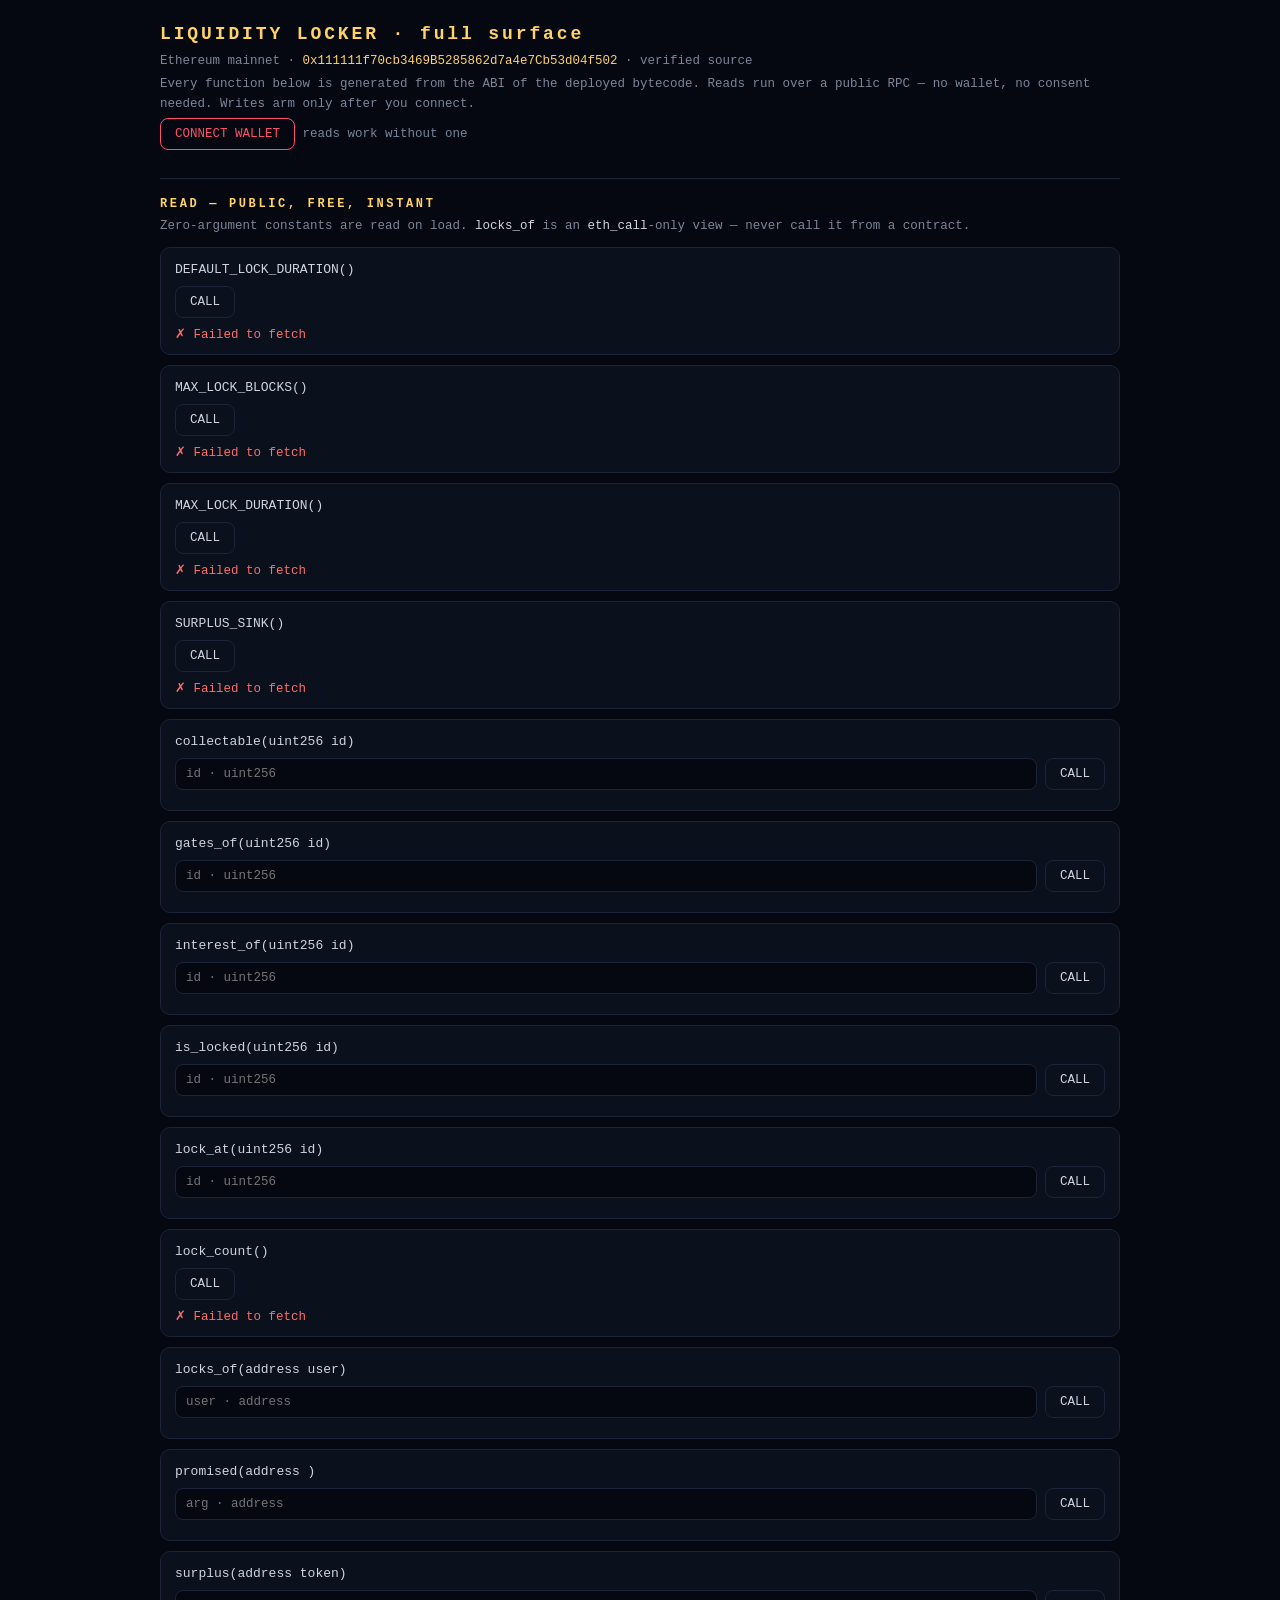
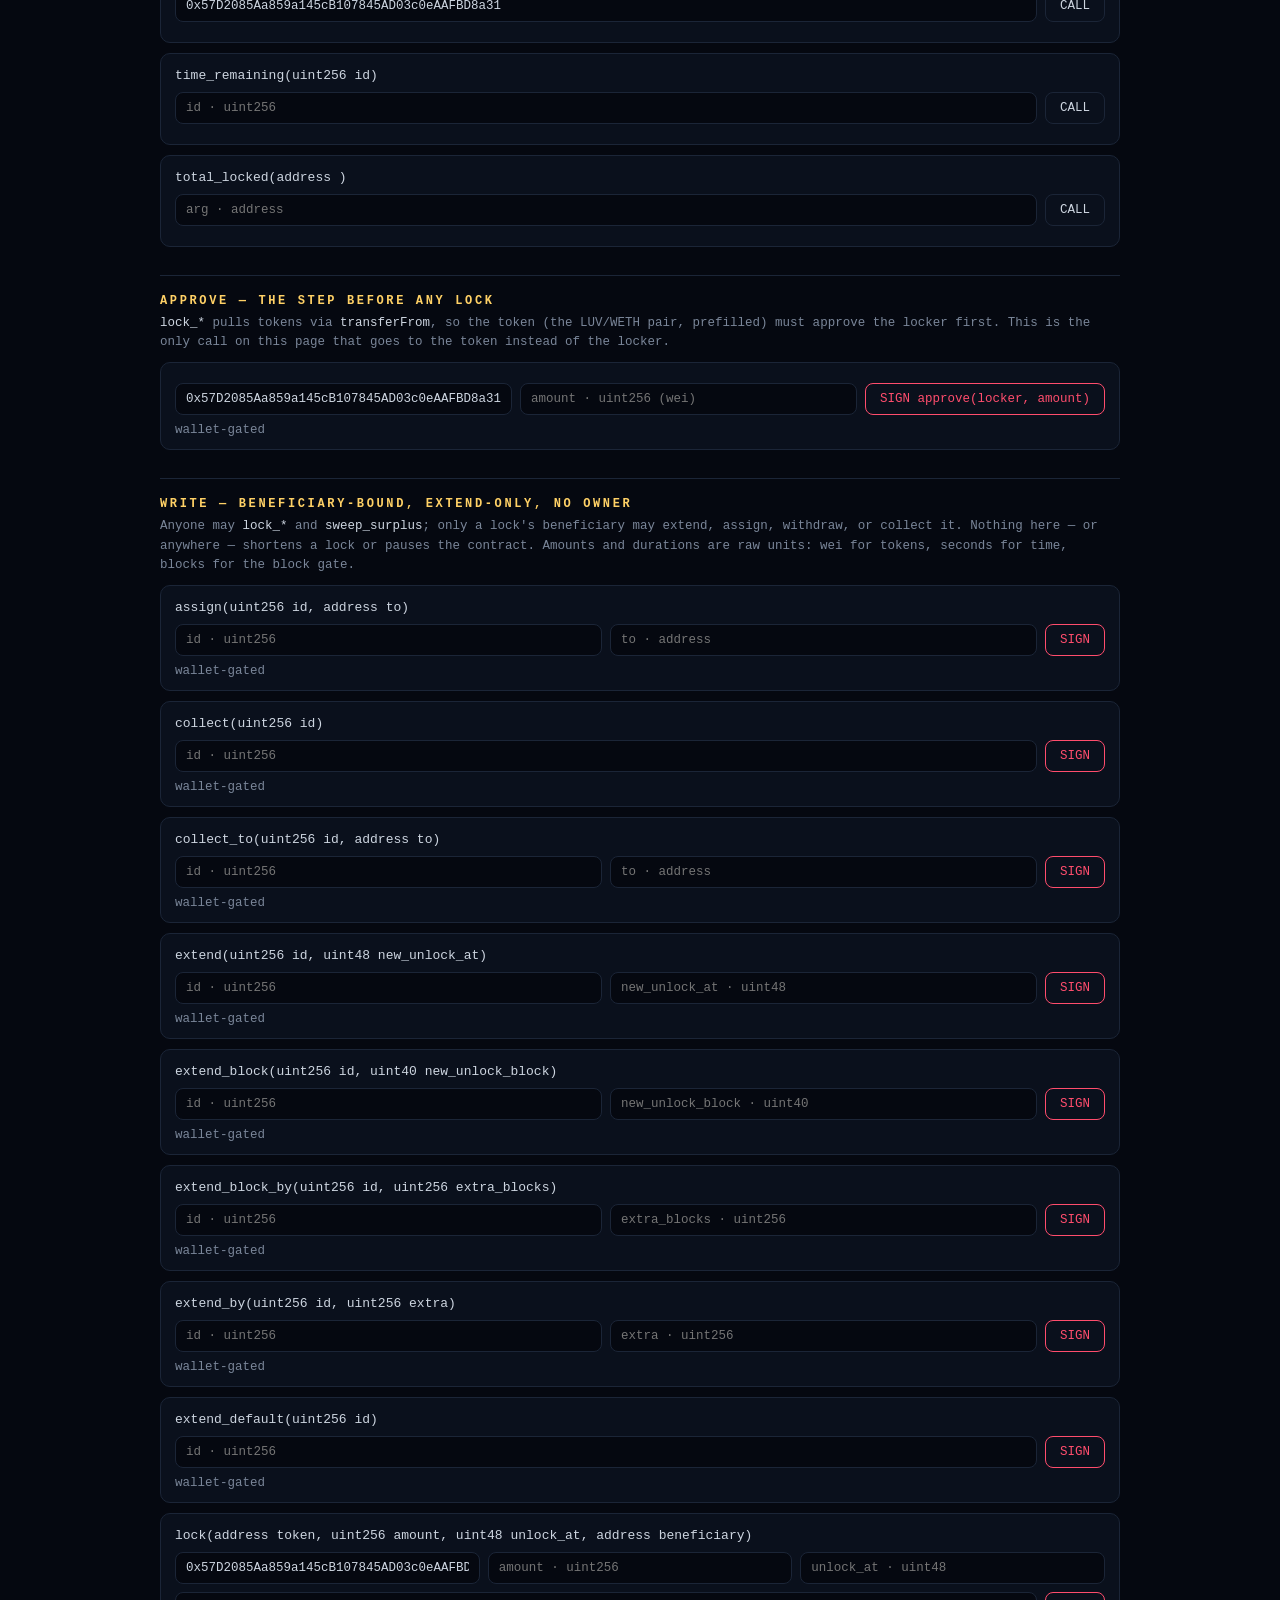
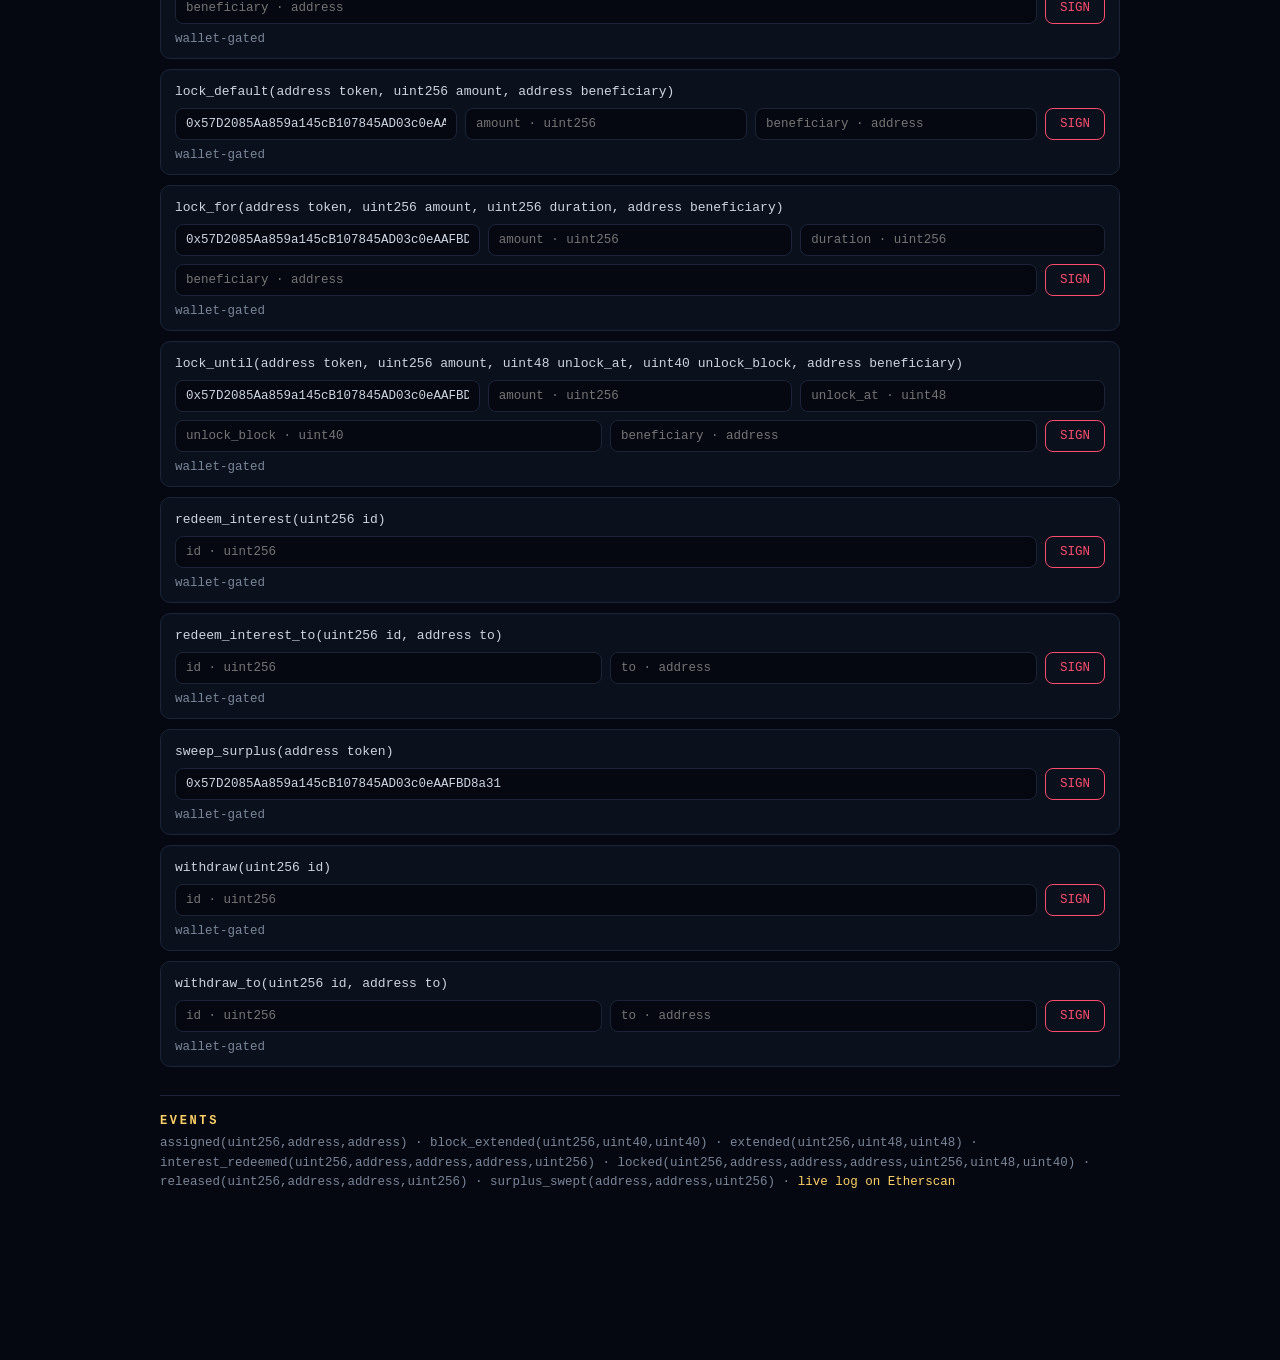
==== dapp/interact.html @ 37f8ad71 "dapp/interact: the whole surface, generated from the ABI Every function of the deployed contract on " ====
<!doctype html>
<meta charset="utf-8" />
<meta name="viewport" content="width=device-width, initial-scale=1" />
<title>liq-locker · interact</title>
<!-- Same rules as the panel: no CDN, no analytics, CSP-strict, bootstrap in a file. -->
<meta http-equiv="Content-Security-Policy"
      content="default-src 'self'; connect-src 'self' https://ethereum-rpc.publicnode.com; img-src 'self' data:; style-src 'self'" />
<link rel="stylesheet" href="./styled.css" />
<link rel="stylesheet" href="./interact.css" />
<body>
  <main class="iwrap">
    <header class="ihead">
      <h1>LIQUIDITY LOCKER · full surface</h1>
      <p class="imeta">Ethereum mainnet ·
        <a id="addr" class="lk-link" target="_blank" rel="noopener"></a> · verified source</p>
      <p class="imeta">Every function below is generated from the ABI of the deployed bytecode.
        Reads run over a public RPC — no wallet, no consent needed. Writes arm only after you connect.</p>
      <p class="imeta"><button id="connect" class="ibtn write">CONNECT WALLET</button>
        <span id="who" class="iv muted">reads work without one</span></p>
    </header>

    <section>
      <h2>read — public, free, instant</h2>
      <p class="imeta">Zero-argument constants are read on load. <code>locks_of</code> is an
        <code>eth_call</code>-only view — never call it from a contract.</p>
      <div id="reads"></div>
    </section>

    <section>
      <h2>approve — the step before any lock</h2>
      <p class="imeta"><code>lock_*</code> pulls tokens via <code>transferFrom</code>, so the token
        (the LUV/WETH pair, prefilled) must approve the locker first. This is the only call on this
        page that goes to the token instead of the locker.</p>
      <div class="irow">
        <div class="ictrl">
          <input id="apToken" class="iarg" placeholder="token · address" />
          <input id="apAmount" class="iarg" placeholder="amount · uint256 (wei)" />
          <button id="apGo" class="ibtn write">SIGN approve(locker, amount)</button>
        </div>
        <div id="apResult" class="iv muted">wallet-gated</div>
      </div>
    </section>

    <section>
      <h2>write — beneficiary-bound, extend-only, no owner</h2>
      <p class="imeta">Anyone may <code>lock_*</code> and <code>sweep_surplus</code>; only a lock's
        beneficiary may extend, assign, withdraw, or collect it. Nothing here — or anywhere —
        shortens a lock or pauses the contract. Amounts and durations are raw units:
        wei for tokens, seconds for time, blocks for the block gate.</p>
      <div id="writes"></div>
    </section>

    <section>
      <h2>events</h2>
      <p class="imeta"><span id="evlist"></span> · <a id="evlink" class="lk-link" target="_blank"
        rel="noopener">live log on Etherscan</a></p>
    </section>
  </main>
  <script type="module" src="./interact.js"></script>
</body>
---- dapp/styled.css ----
/* SPDX-License-Identifier: Apache-2.0
 * styled.css — violet/gold glass, the DeltaVerse `instrument` idiom.
 *
 * One stylesheet, no framework, no build. It ships inside a Tauri bundle where every
 * byte is part of the security boundary, so a megabyte of unused utility classes is not
 * a convenience — it is surface area.
 *
 * Colour carries meaning, not decoration: gold is the frame, LUV-pink is anything the
 * user can act on, green means a value is live and non-zero, and disabled state is
 * always accompanied by a written reason. */

:root {
  --lk-ink: #f4f0f8;
  --lk-muted: rgba(244, 240, 248, 0.55);
  --lk-gold: #d4af37;
  --lk-pink: #ff2d78;
  --lk-violet: #7c3aed;
  --lk-green: #0ecb81;
  --lk-glass: linear-gradient(150deg, rgba(124, 58, 237, 0.16), rgba(255, 45, 120, 0.10) 55%, rgba(10, 6, 16, 0.88));
  --lk-mono: ui-monospace, Menlo, Consolas, monospace;
}

.lk-card {
  max-width: 560px; margin: 2rem auto; padding: 22px 24px; border-radius: 20px;
  background: var(--lk-glass); border: 1px solid rgba(212, 175, 55, 0.35);
  box-shadow: 0 18px 50px rgba(124, 58, 237, 0.28), inset 0 1px 0 rgba(255, 255, 255, 0.08);
  backdrop-filter: blur(14px); -webkit-backdrop-filter: blur(14px);
  color: var(--lk-ink); font: 15px/1.55 system-ui, -apple-system, sans-serif;
}

.lk-head { display: flex; align-items: center; gap: 0.55em; margin-bottom: 1em; }
.lk-dot { width: 9px; height: 9px; border-radius: 50%; background: var(--lk-green); box-shadow: 0 0 10px var(--lk-green); }
.lk-title { font-family: var(--lk-mono); font-size: 0.72rem; letter-spacing: 0.2em; color: var(--lk-gold); font-weight: 700; }
.lk-net { margin-left: auto; font-family: var(--lk-mono); font-size: 0.72rem; color: var(--lk-muted); }

.lk-grid { display: flex; flex-wrap: wrap; gap: 10px; margin-bottom: 1.1em; }
.lk-cell { flex: 1 1 150px; background: rgba(0, 0, 0, 0.3); border-radius: 12px; padding: 0.6em 0.85em; }
.lk-label { display: block; font-size: 0.66rem; letter-spacing: 0.16em; text-transform: uppercase; color: var(--lk-muted); }
.lk-value { font-family: var(--lk-mono); font-size: 1.02rem; word-break: break-all; }
.lk-accent { color: var(--lk-green); }

/* The collect button states its own precondition in the sub-line, always. */
.lk-collect {
  display: flex; flex-direction: column; align-items: center; gap: 2px; width: 100%;
  padding: 0.85em 1.2em; border: none; border-radius: 999px; cursor: pointer; color: #fff;
  background: linear-gradient(95deg, var(--lk-pink), #c026d3);
  box-shadow: 0 10px 28px rgba(255, 45, 120, 0.4); font: inherit;
}
.lk-collect:hover:not(:disabled) { filter: brightness(1.1); }
.lk-collect:disabled { background: rgba(255, 255, 255, 0.07); box-shadow: none; cursor: not-allowed; color: var(--lk-muted); }
.lk-collect-main { font-size: 1.08rem; font-weight: 800; letter-spacing: 0.01em; }
.lk-collect-sub { font-size: 0.74rem; font-weight: 600; opacity: 0.92; }

.lk-connect {
  width: 100%; margin-top: 0.7em; padding: 0.6em 1em; border-radius: 999px; cursor: pointer;
  background: transparent; color: var(--lk-gold); border: 1px solid rgba(212, 175, 55, 0.5); font: inherit;
}
.lk-connect:hover { background: rgba(212, 175, 55, 0.1); }

.lk-fine { margin: 0.6em 0 0; font-size: 0.8rem; color: var(--lk-muted); text-align: center; }
.lk-muted { color: var(--lk-muted); }
.lk-status { margin: 0.8em 0 0; font-size: 0.85rem; text-align: center; }
.lk-ok { color: var(--lk-green); } .lk-err { color: #ff6b6b; } .lk-busy { color: var(--lk-gold); }
.lk-link { color: var(--lk-pink); }

/* Module layer. Every module renders into the same frame, so a new one cannot
   invent its own visual language and fragment the panel. */
.lk-module { margin-top: 1.2em; padding-top: 0.9em; border-top: 1px solid rgba(212, 175, 55, 0.2); }
.lk-row { display: flex; align-items: baseline; gap: 0.7em; margin-top: 0.35em; }
.lk-row .lk-label { flex: 0 0 96px; }

@media (max-width: 480px) { .lk-card { margin: 1rem; padding: 18px; } .lk-cell { flex: 1 1 100%; } }
---- dapp/interact.css ----
/* SPDX-License-Identifier: Apache-2.0
   interact.css — the full-surface console. Dark, monospace, one column. */
.iwrap { max-width: 960px; margin: 0 auto; padding: 24px 16px 80px;
  font-family: ui-monospace, "SF Mono", Menlo, Consolas, monospace;
  color: #cdd5e0; background: transparent; }
body { background: #050810; margin: 0; }
.ihead h1 { font-size: 18px; letter-spacing: .16em; color: #ffd166; margin: 0 0 8px; }
.iwrap h2 { font-size: 12px; letter-spacing: .22em; text-transform: uppercase;
  color: #ffd166; border-top: 1px solid #1b2537; padding-top: 18px; margin: 28px 0 6px; }
.imeta { font-size: 12.5px; color: #7a8699; margin: 4px 0; line-height: 1.55; }
.imeta code { color: #cdd5e0; }
.irow { border: 1px solid #1b2537; border-radius: 10px; background: #0a101c;
  padding: 12px 14px; margin: 10px 0; }
.isig code { color: #cdd5e0; font-size: 13px; }
.ictrl { display: flex; flex-wrap: wrap; gap: 8px; margin-top: 8px; align-items: center; }
.iarg { font-family: inherit; background: #050810; border: 1px solid #1b2537; color: #cdd5e0;
  border-radius: 8px; padding: 8px 10px; font-size: 12.5px; min-width: 240px; flex: 1; }
.ibtn { font-family: inherit; cursor: pointer; background: none; border: 1px solid #1b2537;
  color: #cdd5e0; border-radius: 8px; padding: 8px 14px; font-size: 12.5px;
  transition: border-color .15s, color .15s; }
.ibtn:hover { border-color: #ffd166; color: #ffd166; }
.ibtn.write { border-color: #ff4d6d; color: #ff4d6d; }
.ibtn.write:hover { border-color: #ff8098; color: #ff8098; }
.iv { font-size: 12.5px; margin-top: 8px; word-break: break-all; }
.iv.ok { color: #7ee2a8; }
.iv.bad { color: #ff6b6b; }
.iv.muted { color: #7a8699; }
.lk-link { color: #ffd166; text-decoration: none; }
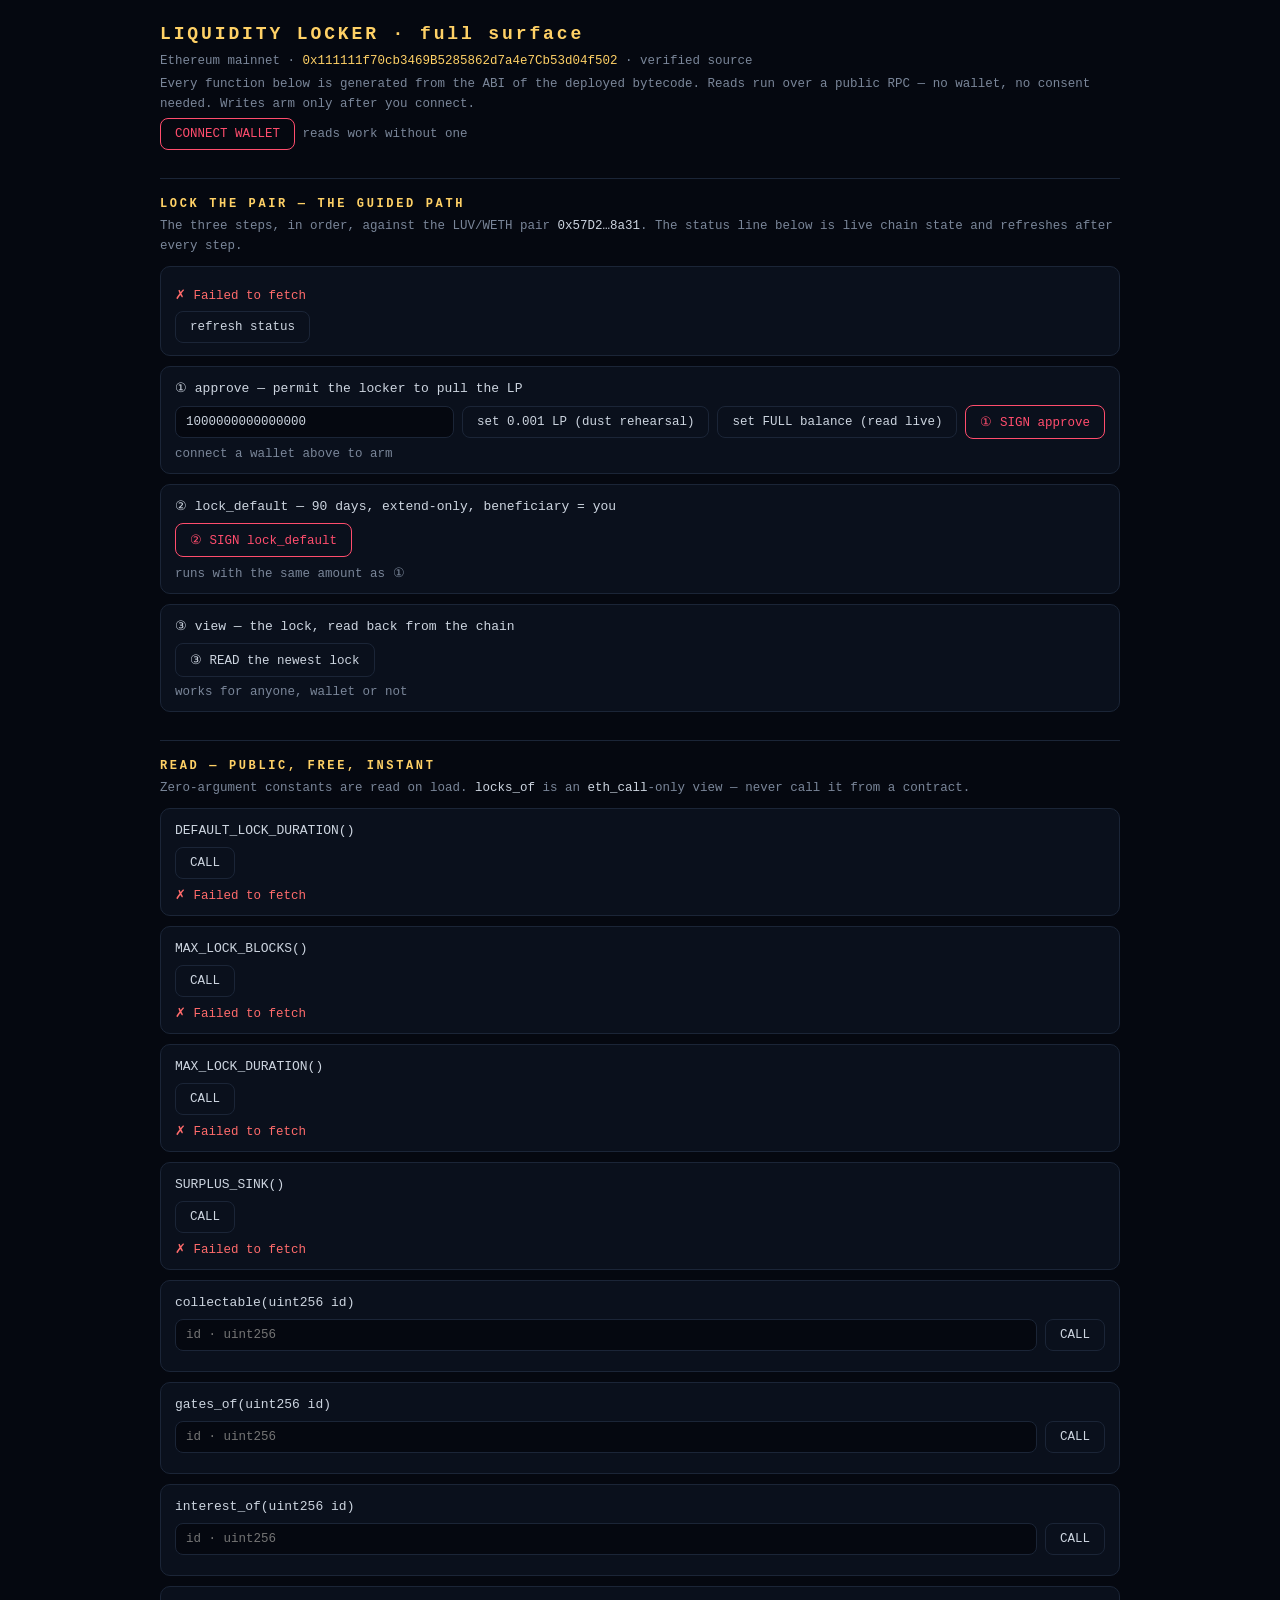
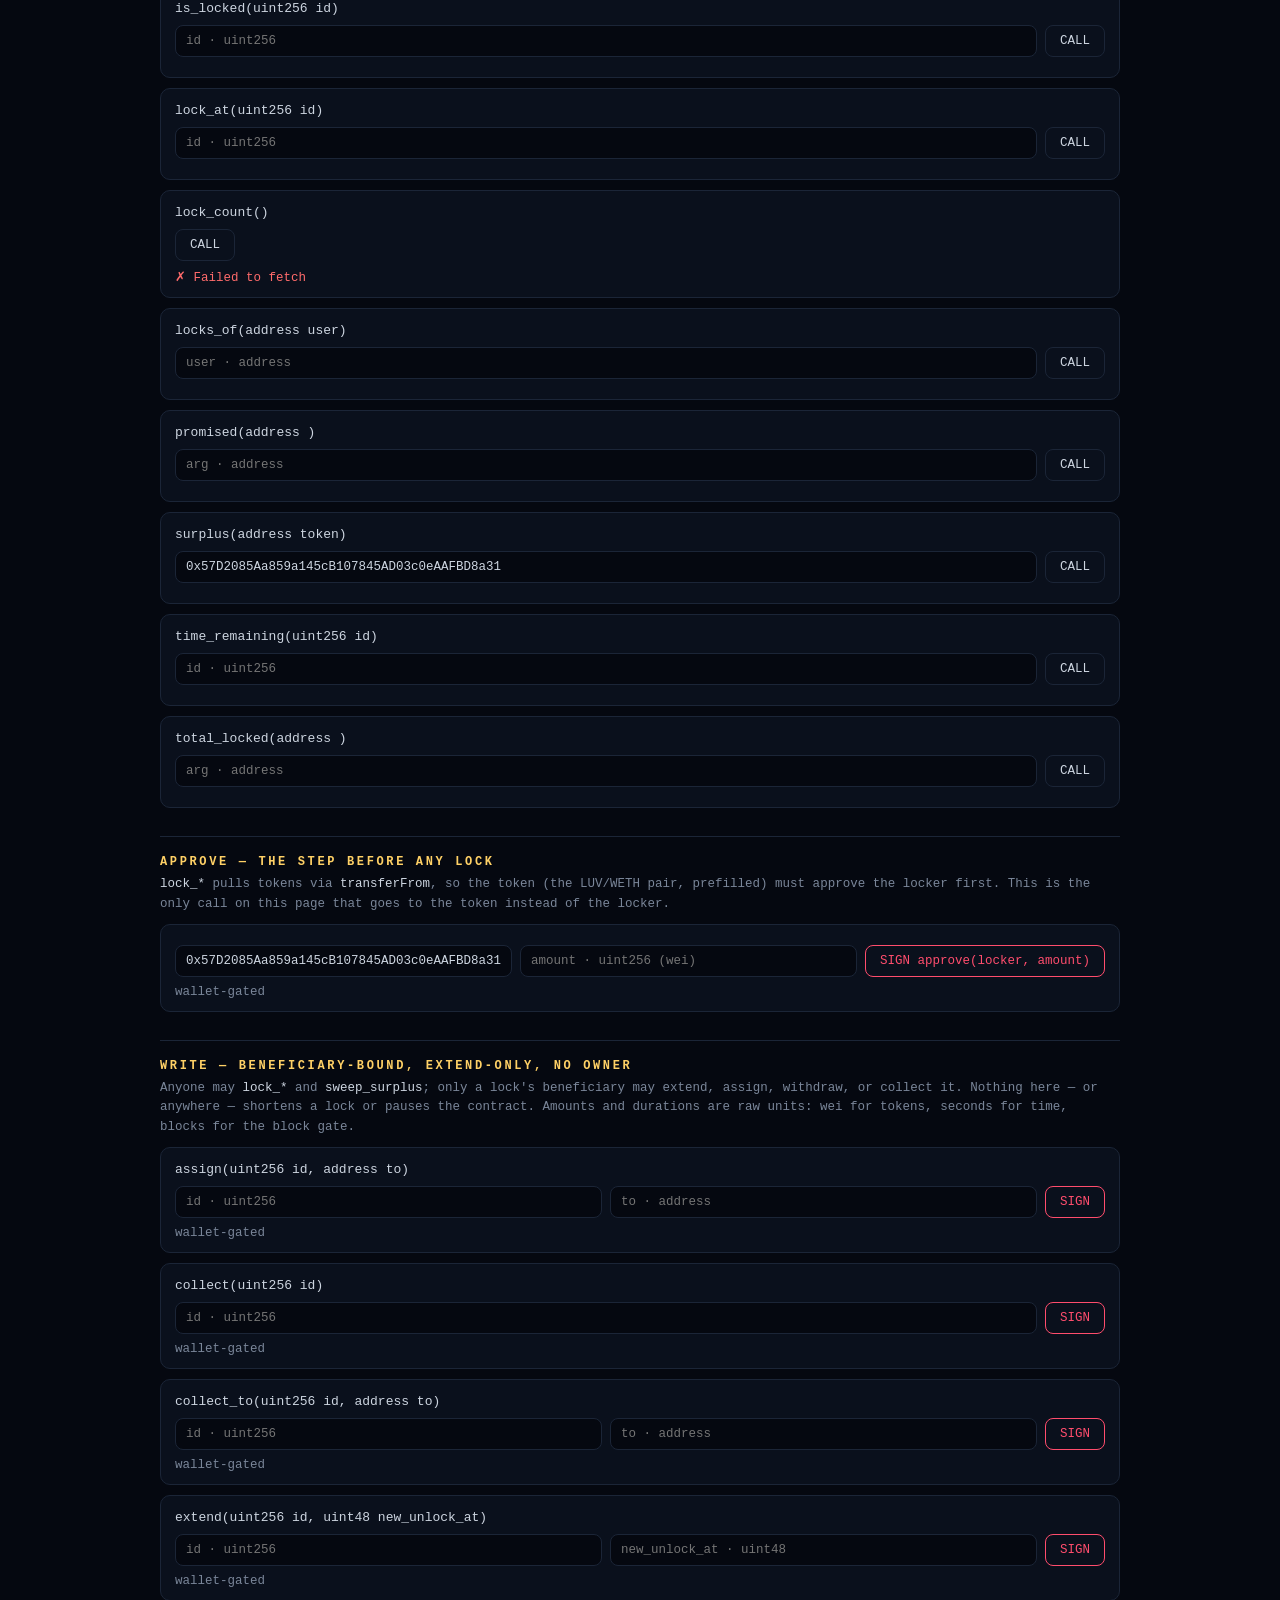
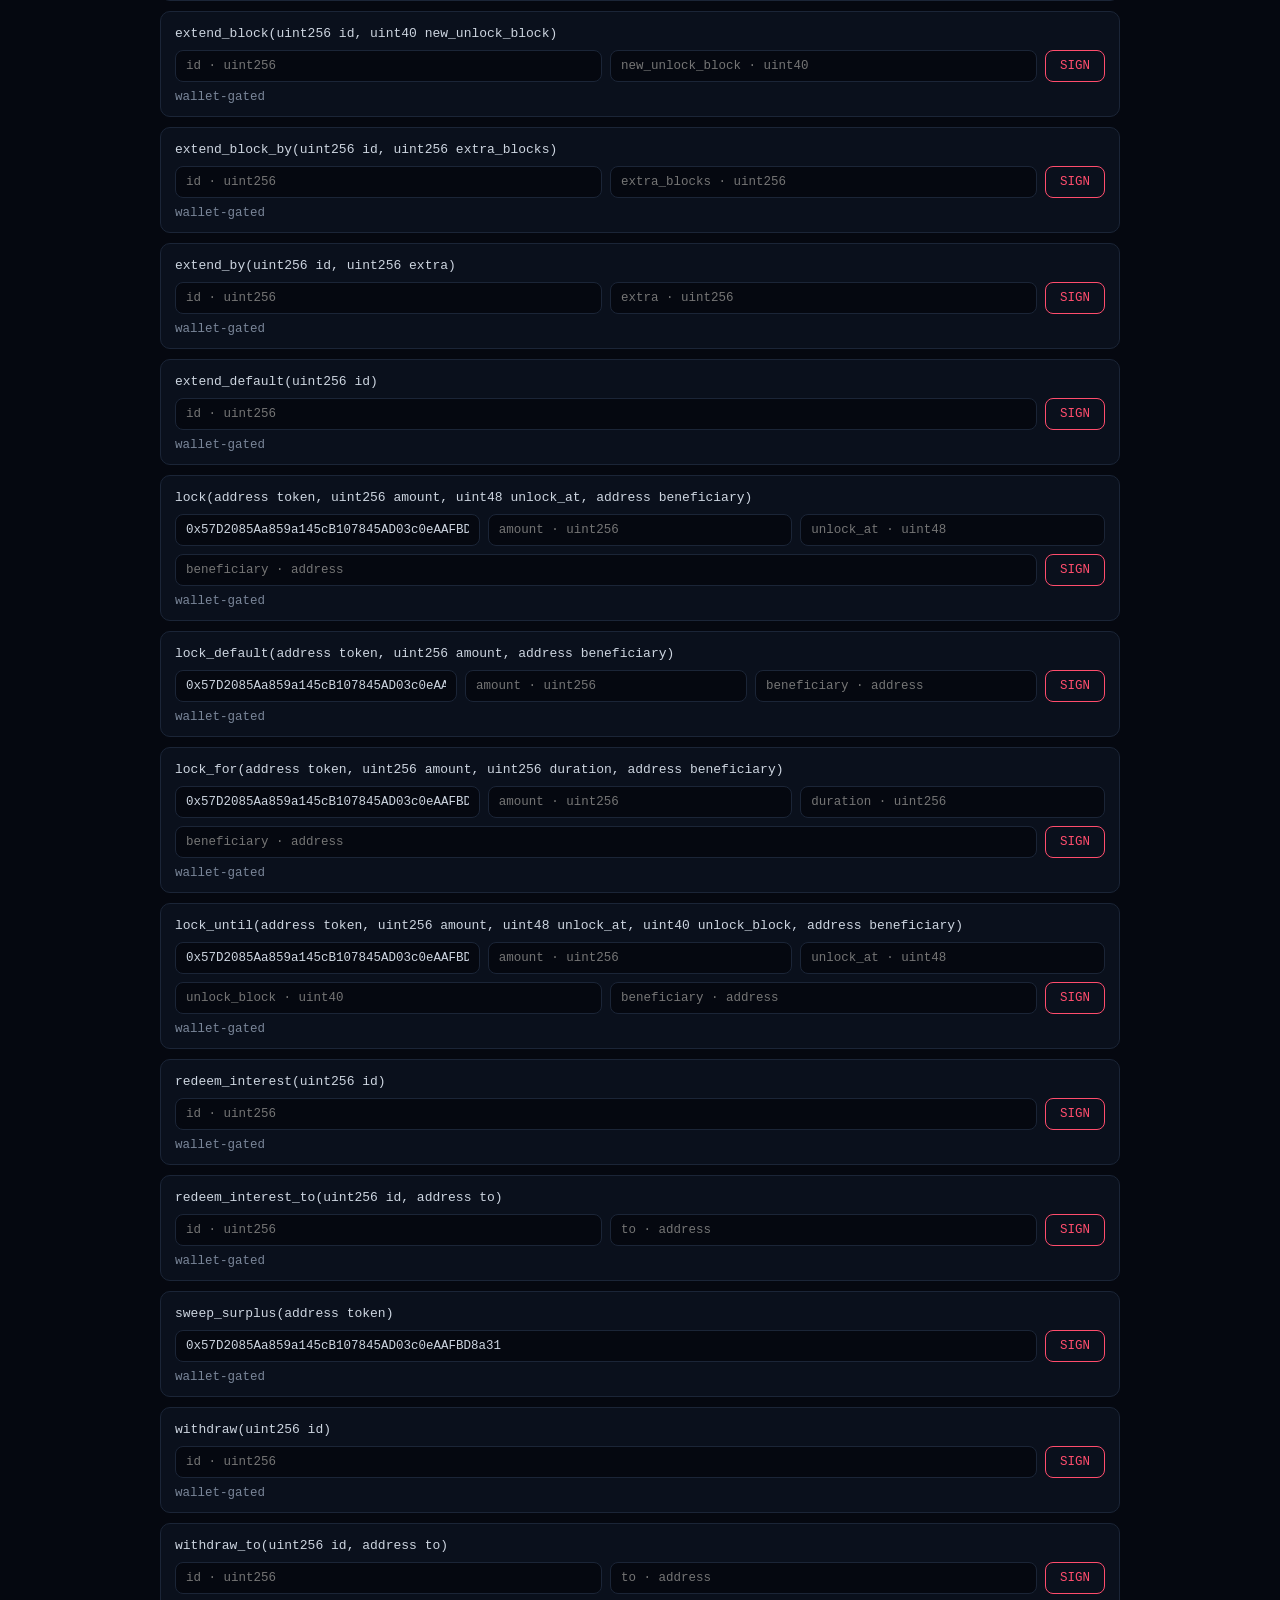
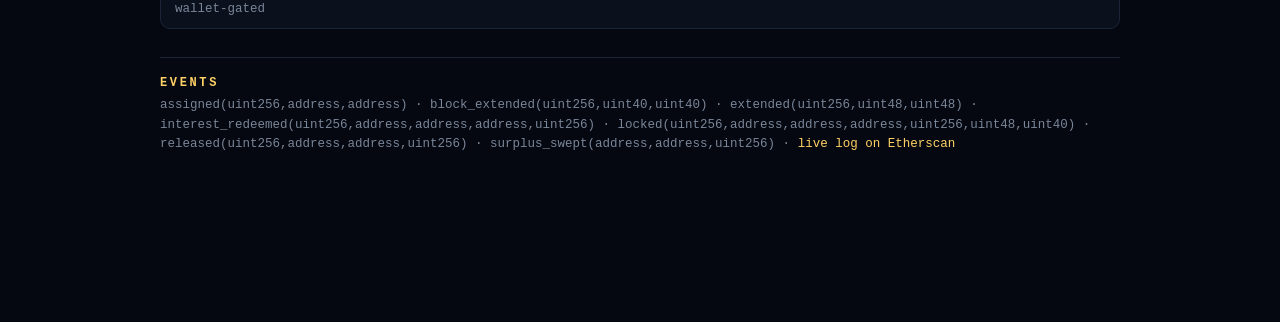
==== commit 0106b023: "dapp/interact: guided lock-the-pair path — status, ① approve, ② lock, ③ view A live status strip (lo" ====
--- a/dapp/interact.html
+++ b/dapp/interact.html
@@ -18,6 +18,43 @@
       <p class="imeta"><button id="connect" class="ibtn write">CONNECT WALLET</button>
         <span id="who" class="iv muted">reads work without one</span></p>
     </header>
+
+    <section>
+      <h2>lock the pair — the guided path</h2>
+      <p class="imeta">The three steps, in order, against the LUV/WETH pair
+        <code>0x57D2…8a31</code>. The status line below is live chain state and refreshes
+        after every step.</p>
+      <div class="irow">
+        <div id="gstat" class="iv muted">reading chain state…</div>
+        <div class="ictrl">
+          <button id="gRefresh" class="ibtn">refresh status</button>
+        </div>
+      </div>
+      <div class="irow">
+        <div class="isig"><code>① approve — permit the locker to pull the LP</code></div>
+        <div class="ictrl">
+          <input id="gAmount" class="iarg" value="1000000000000000" placeholder="amount · LP wei" />
+          <button id="gDust" class="ibtn">set 0.001 LP (dust rehearsal)</button>
+          <button id="gFull" class="ibtn">set FULL balance (read live)</button>
+          <button id="gApprove" class="ibtn write">① SIGN approve</button>
+        </div>
+        <div id="gr1" class="iv muted">connect a wallet above to arm</div>
+      </div>
+      <div class="irow">
+        <div class="isig"><code>② lock_default — 90 days, extend-only, beneficiary = you</code></div>
+        <div class="ictrl">
+          <button id="gLock" class="ibtn write">② SIGN lock_default</button>
+        </div>
+        <div id="gr2" class="iv muted">runs with the same amount as ①</div>
+      </div>
+      <div class="irow">
+        <div class="isig"><code>③ view — the lock, read back from the chain</code></div>
+        <div class="ictrl">
+          <button id="gView" class="ibtn">③ READ the newest lock</button>
+        </div>
+        <div id="gr3" class="iv muted">works for anyone, wallet or not</div>
+      </div>
+    </section>
 
     <section>
       <h2>read — public, free, instant</h2>
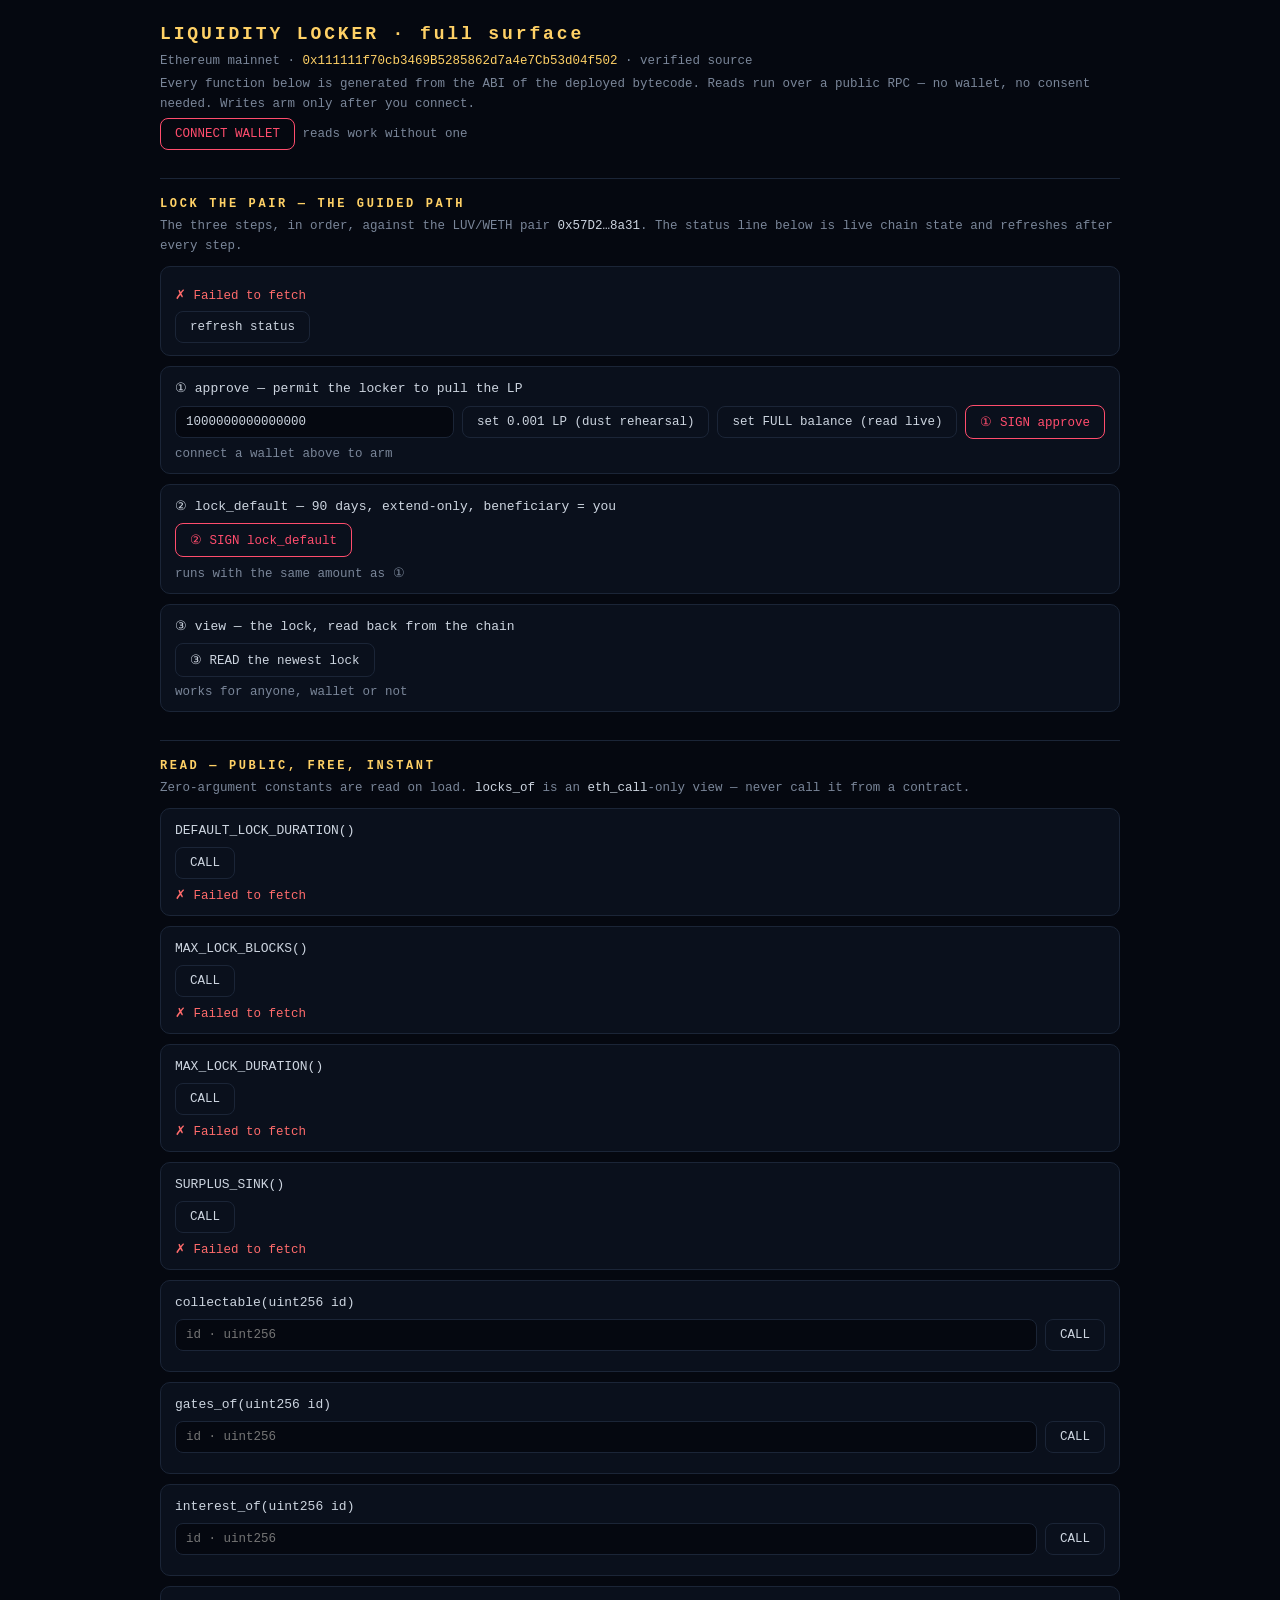
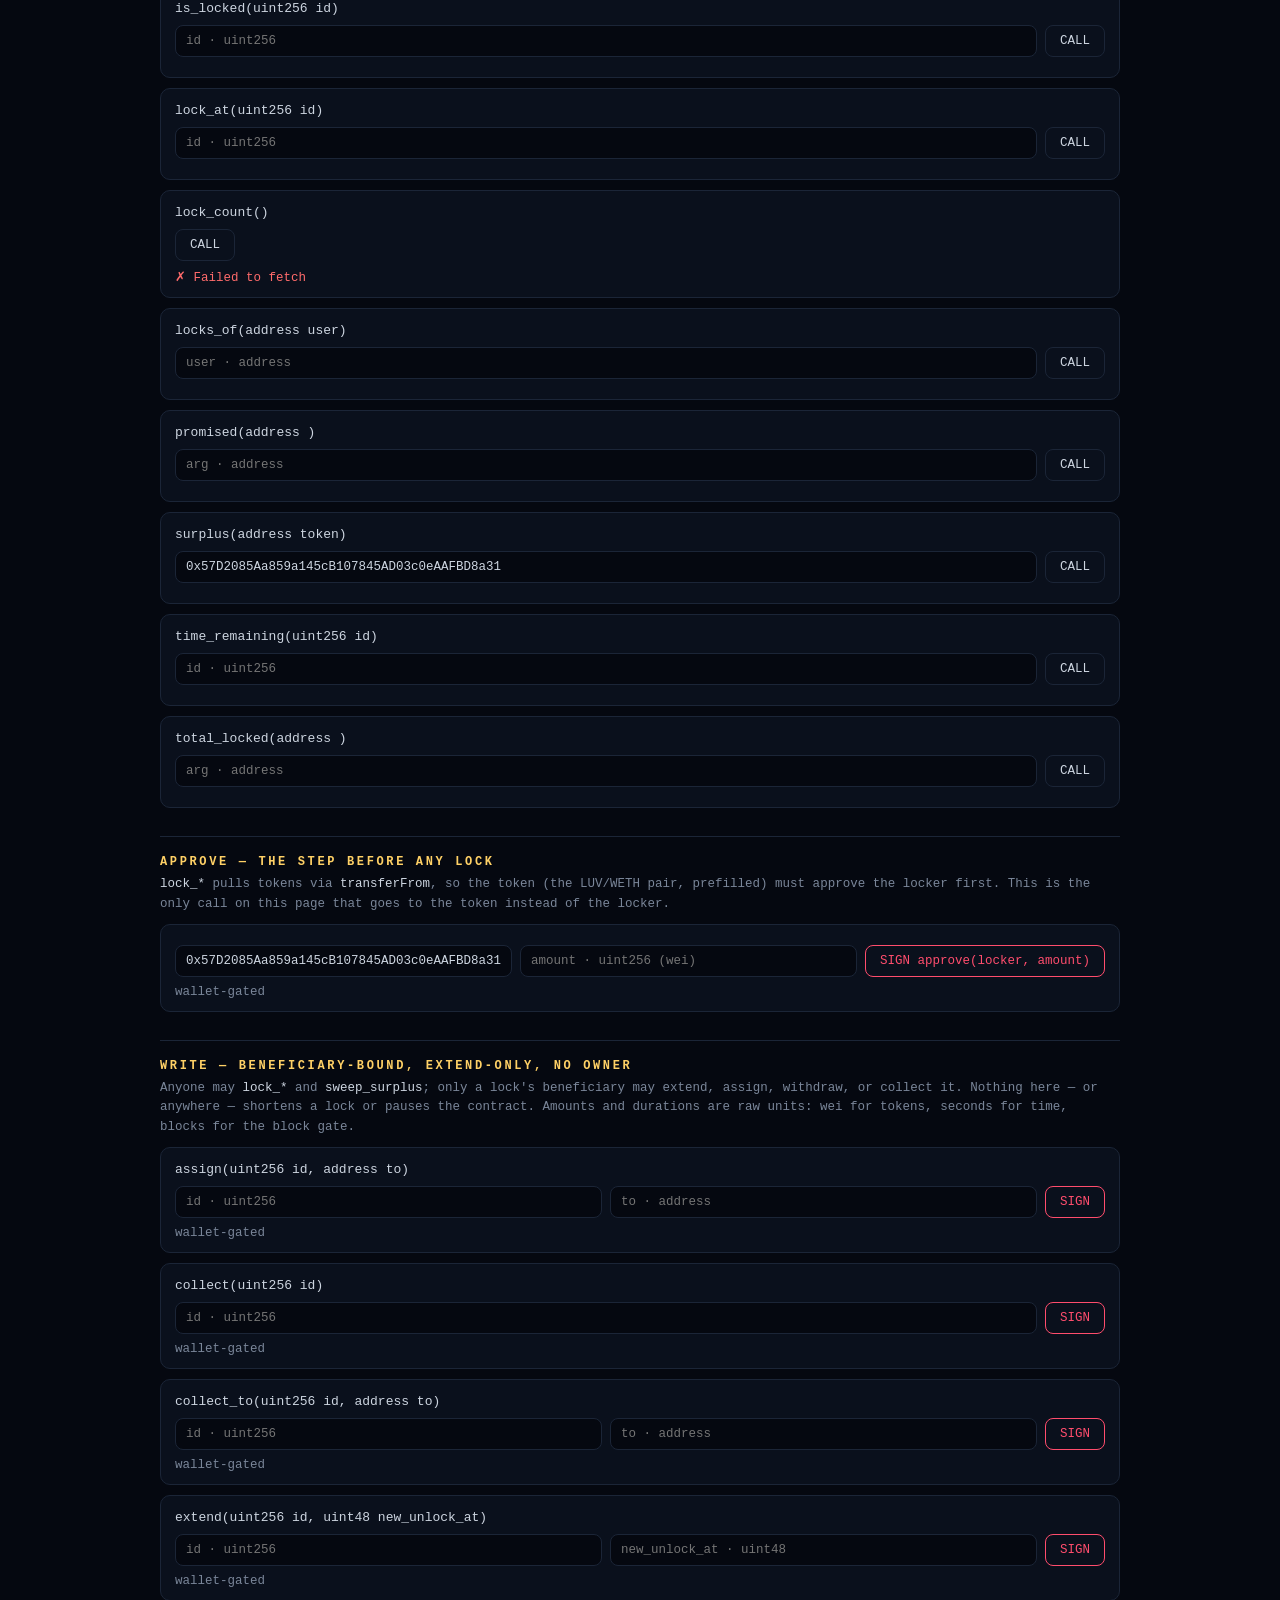
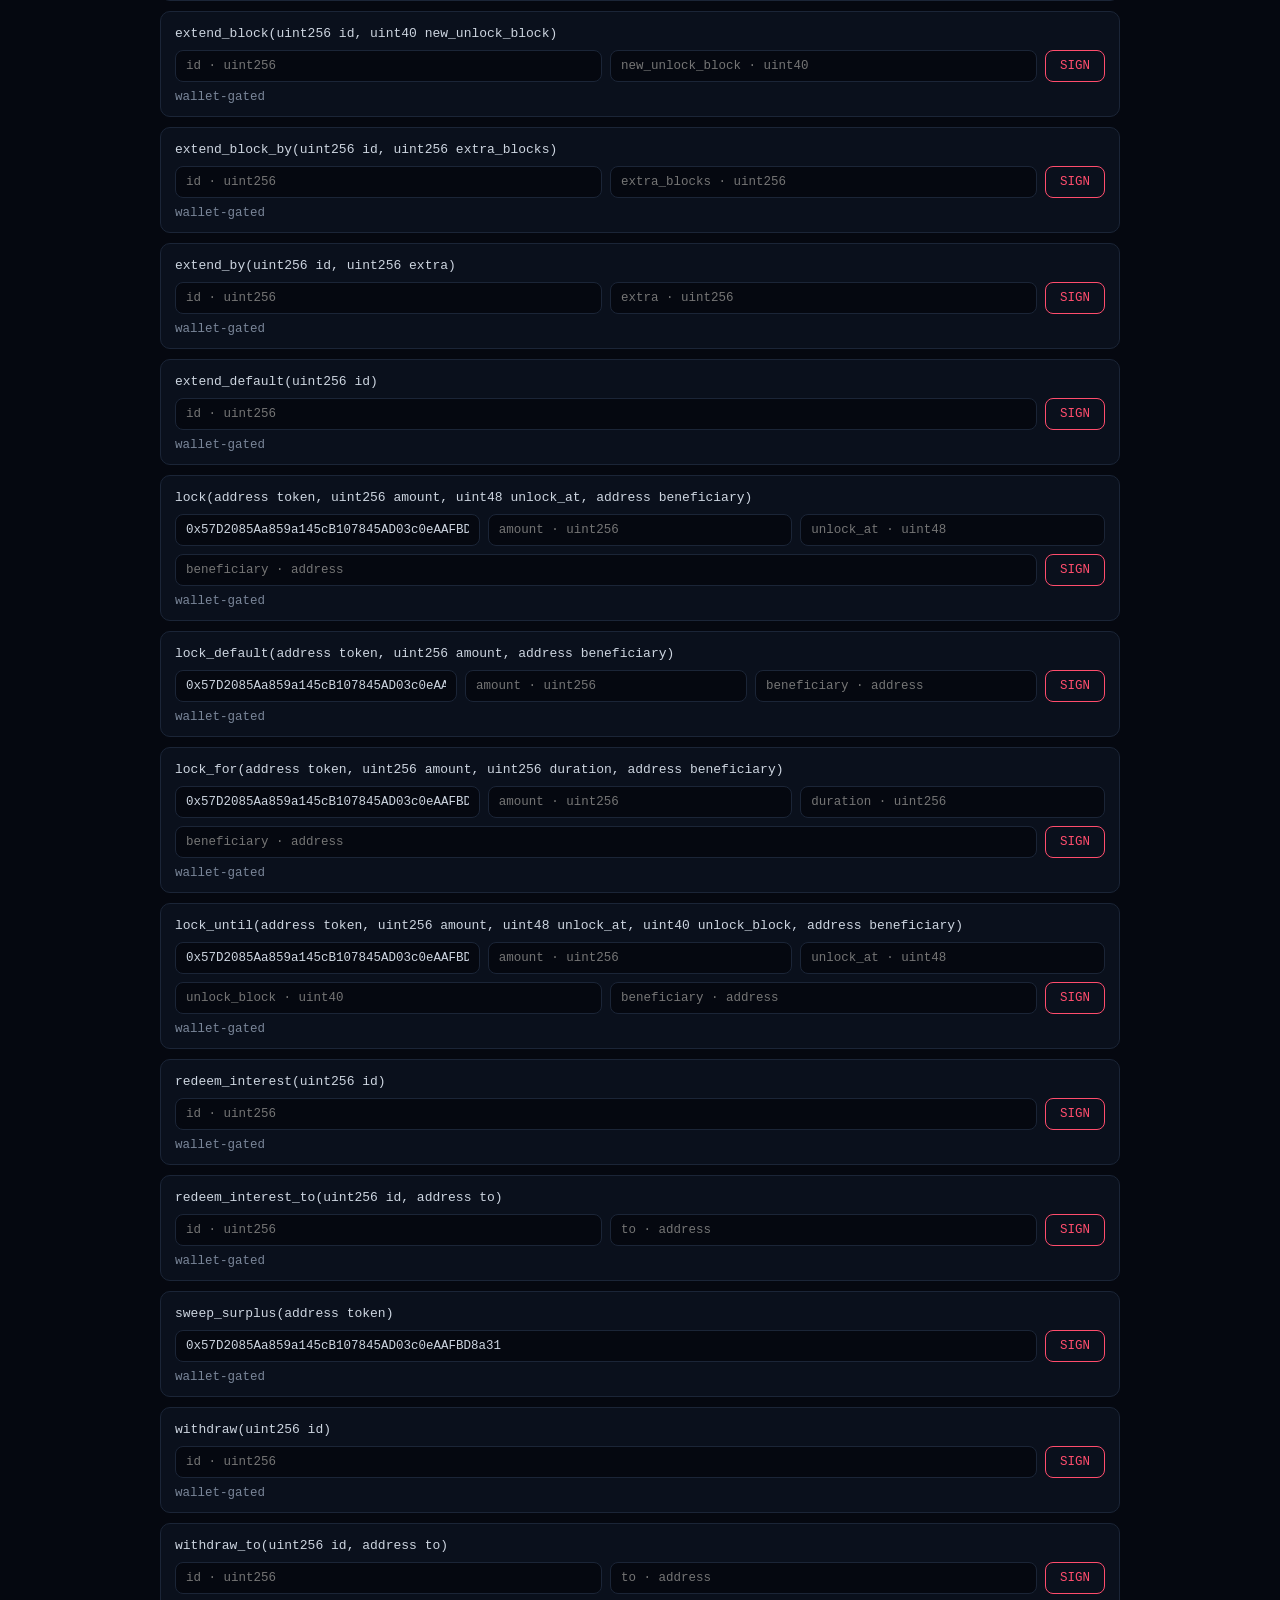
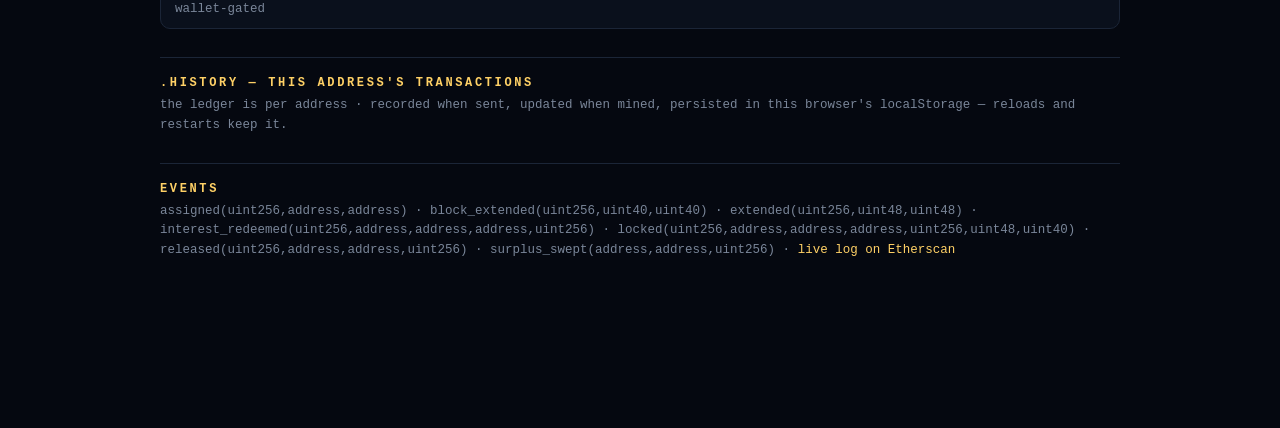
==== commit f739faf6: ".history: the per-address transaction ledger, in the page and in the repo The interact console now r" ====
--- a/dapp/interact.html
+++ b/dapp/interact.html
@@ -88,6 +88,13 @@
     </section>
 
     <section>
+      <h2>.history — this address's transactions</h2>
+      <p class="imeta"><span id="histwho">the ledger is per address</span> · recorded when sent,
+        updated when mined, persisted in this browser's localStorage — reloads and restarts keep it.</p>
+      <div id="history"></div>
+    </section>
+
+    <section>
       <h2>events</h2>
       <p class="imeta"><span id="evlist"></span> · <a id="evlink" class="lk-link" target="_blank"
         rel="noopener">live log on Etherscan</a></p>
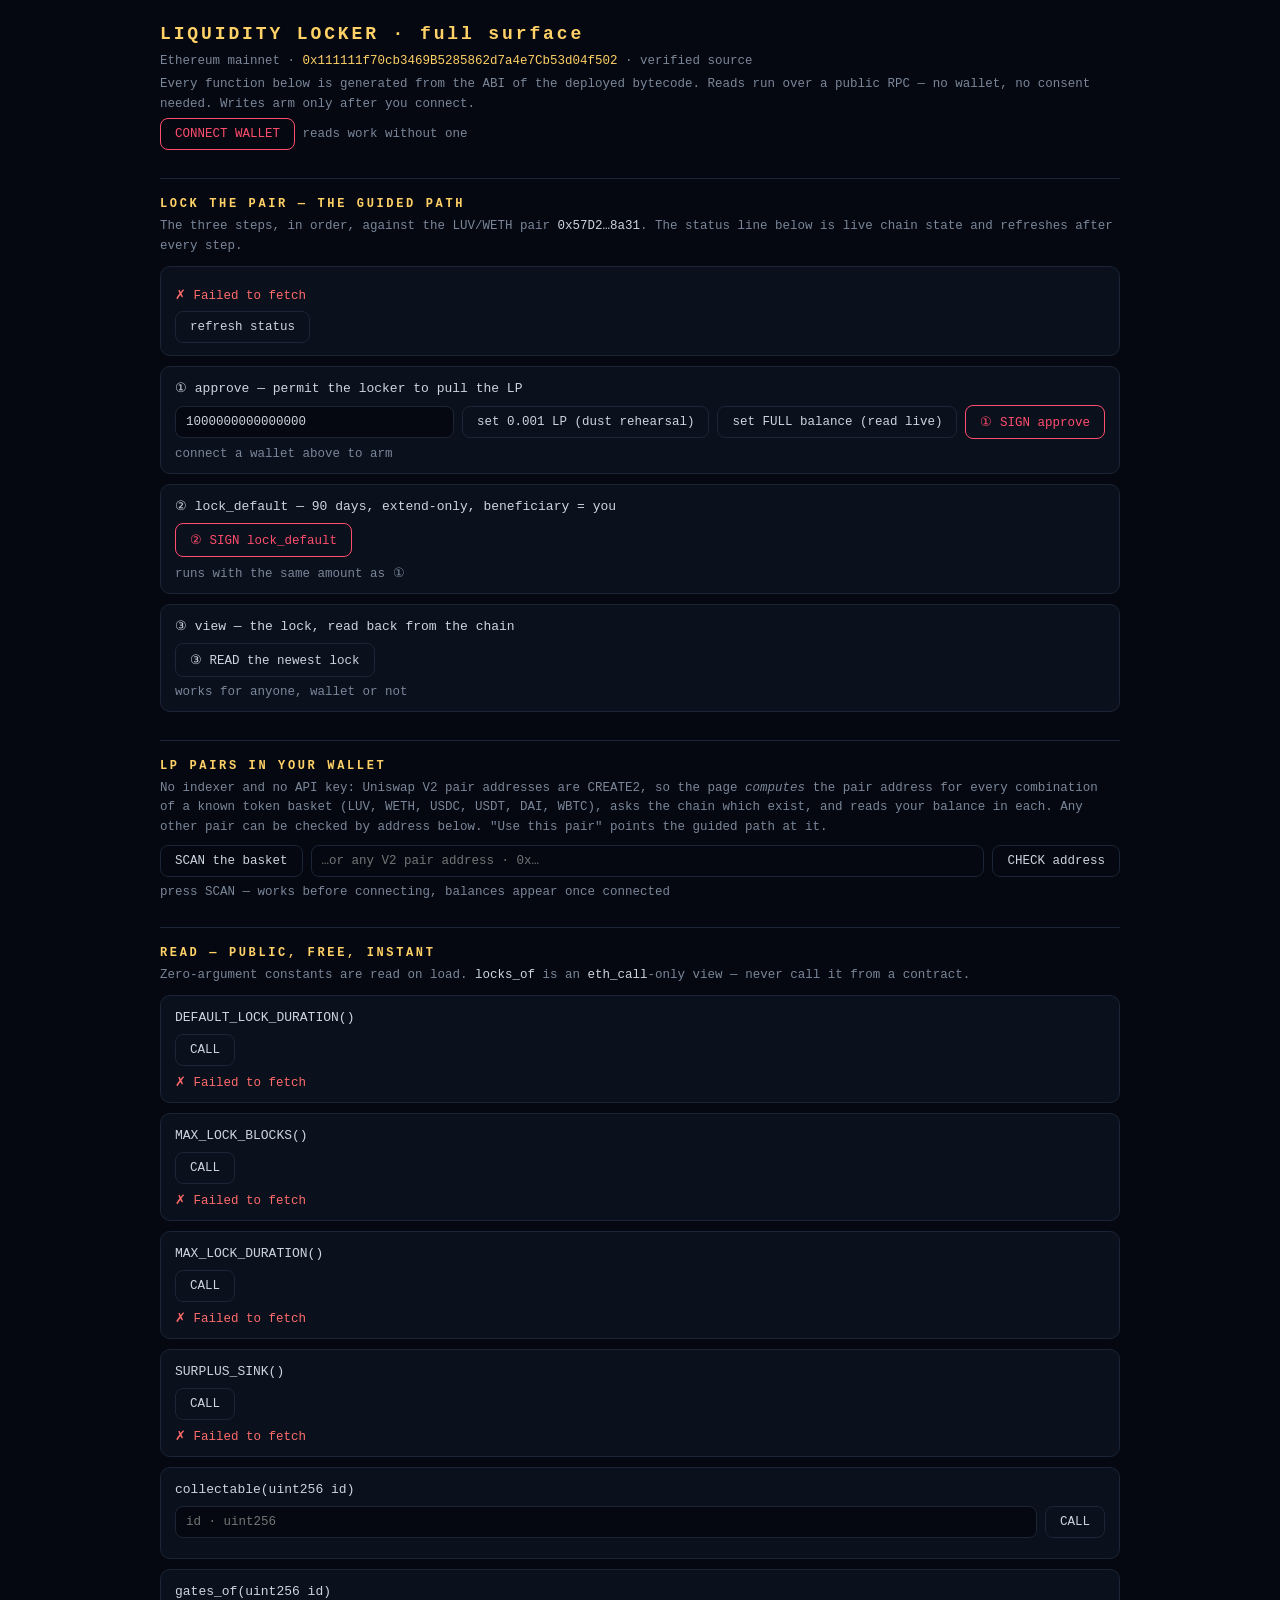
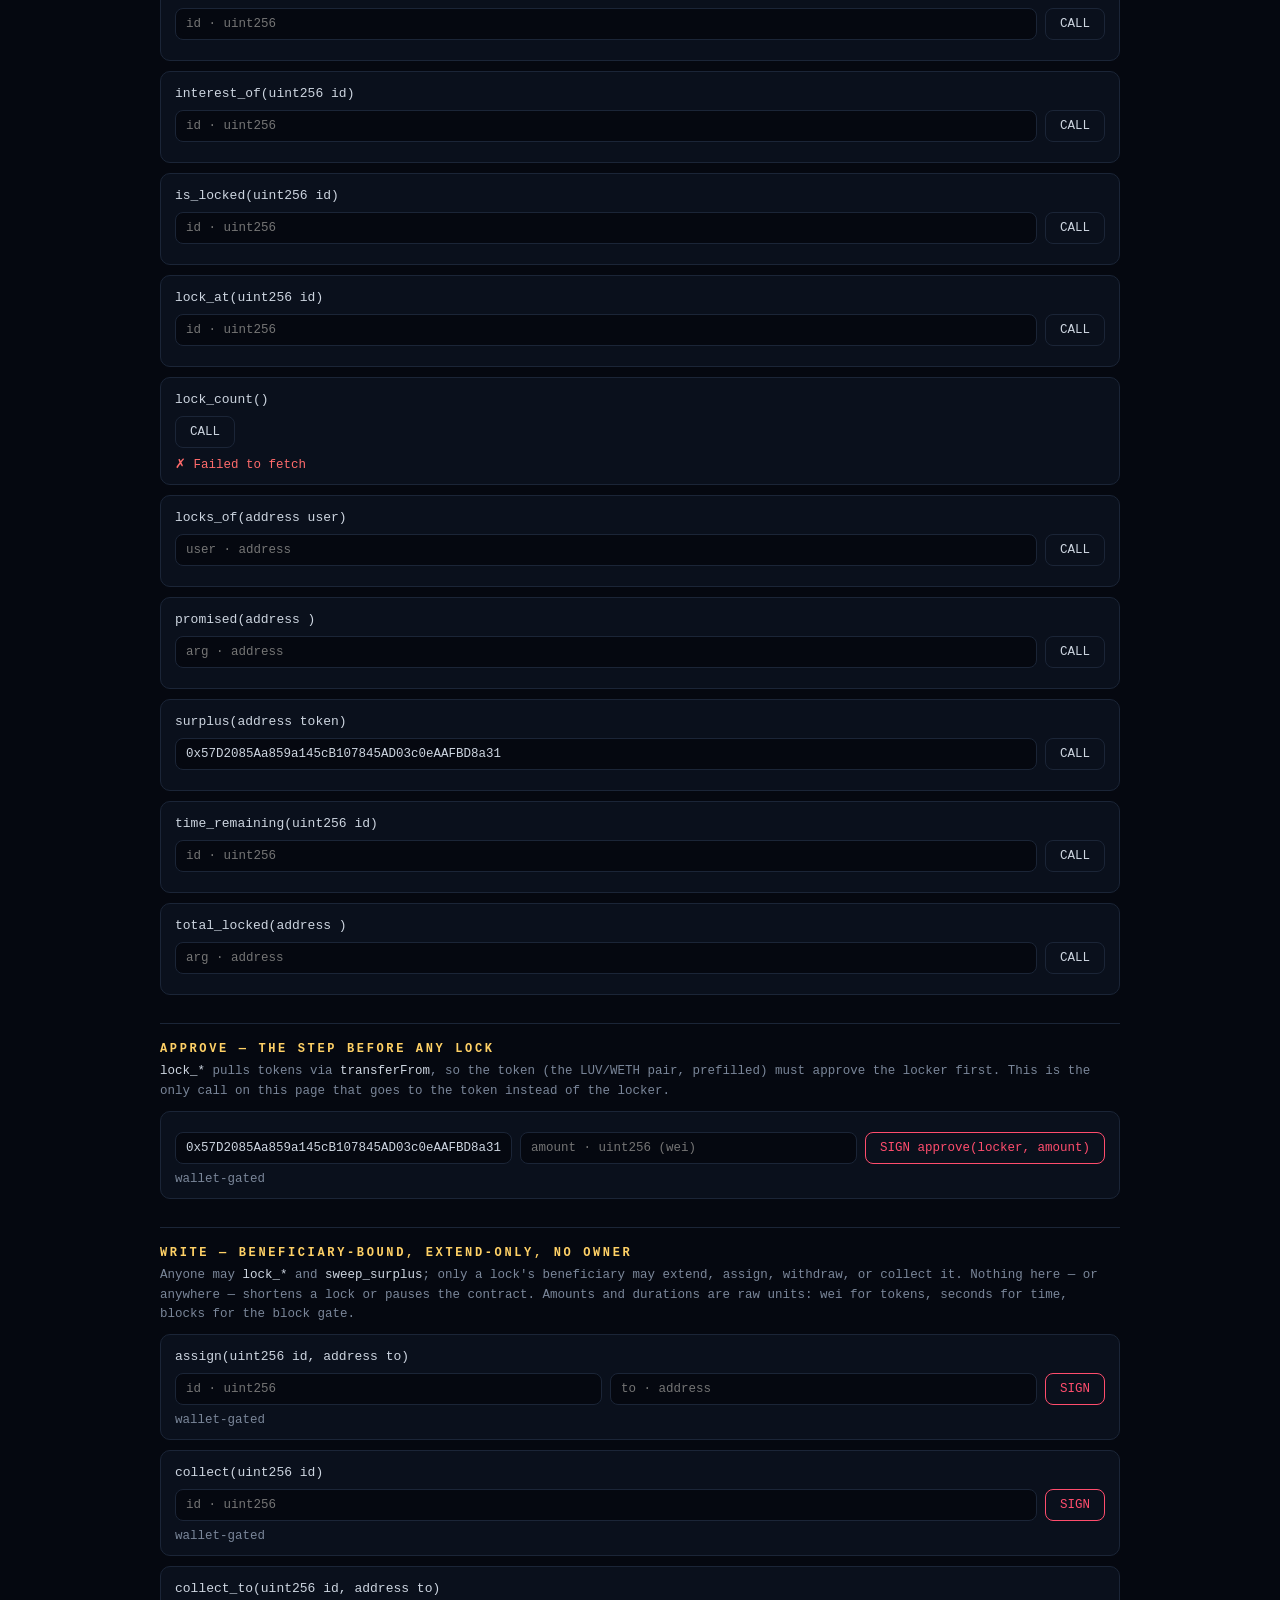
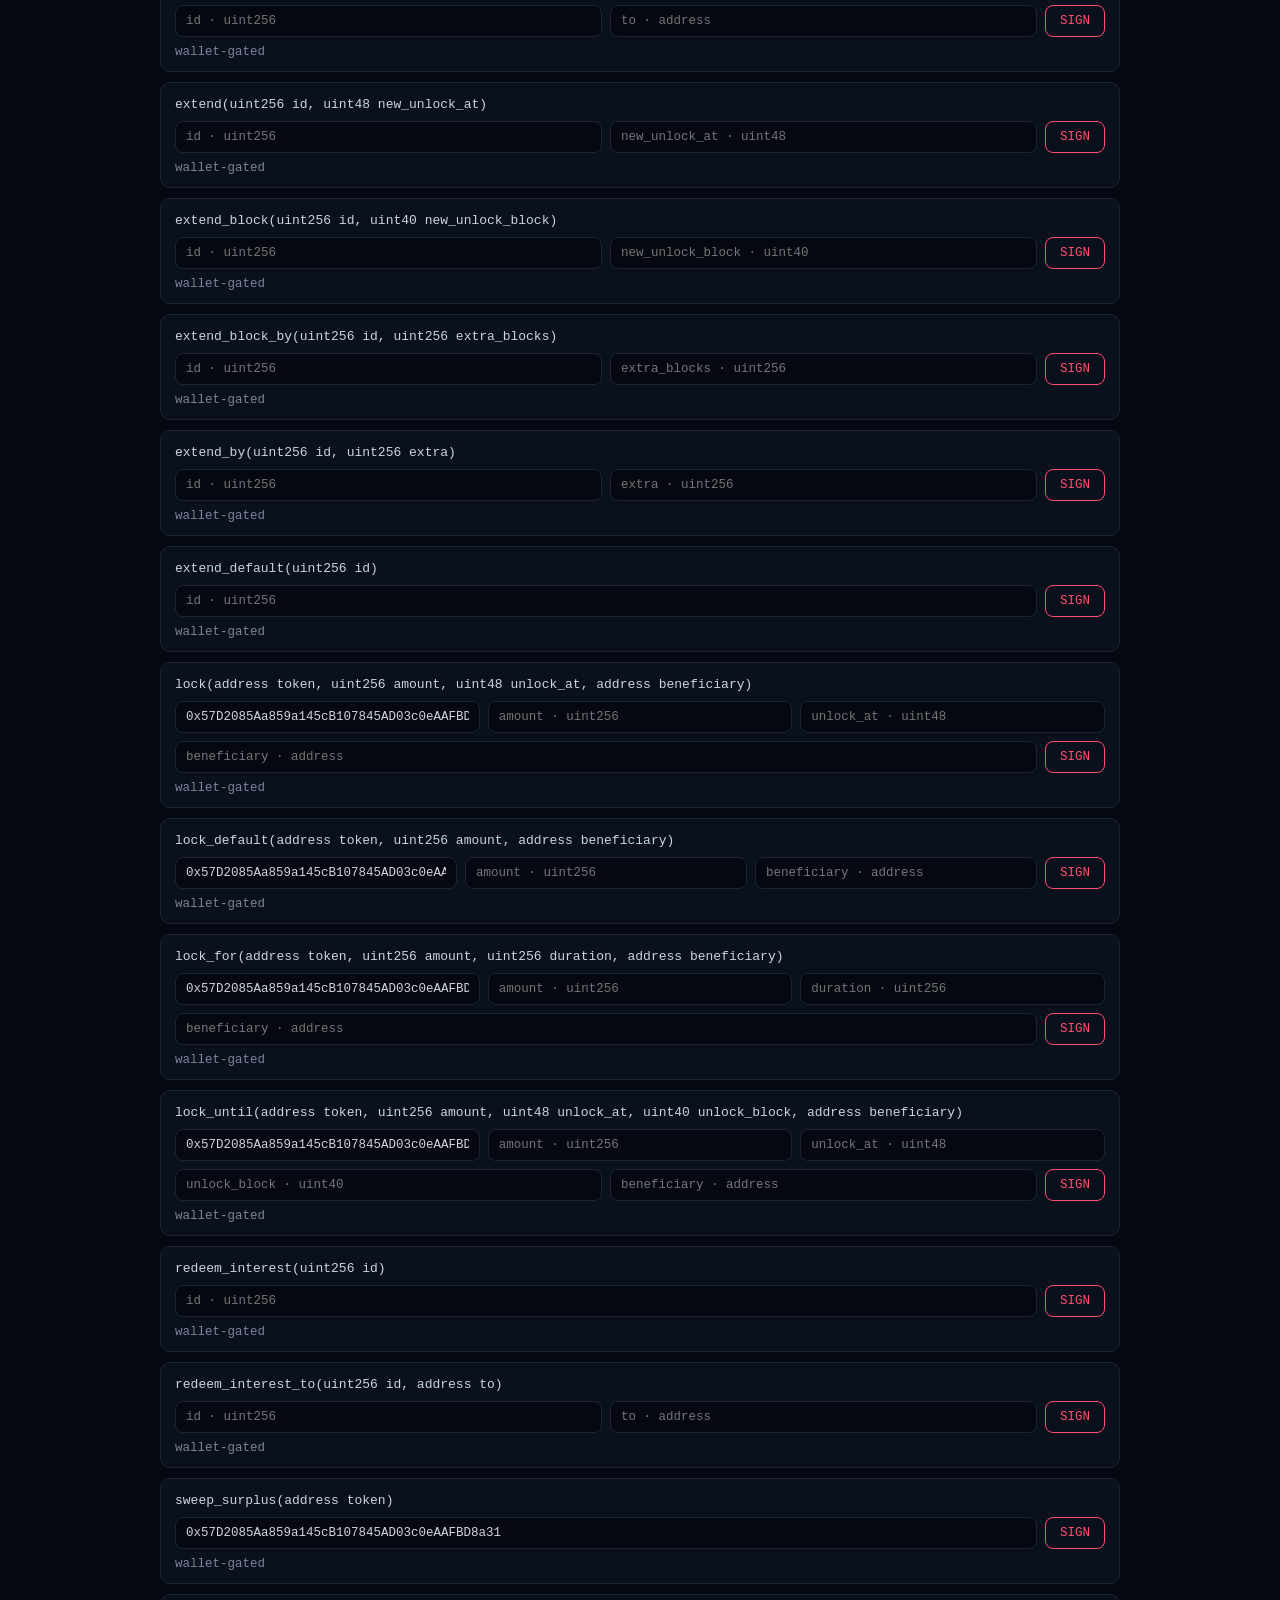
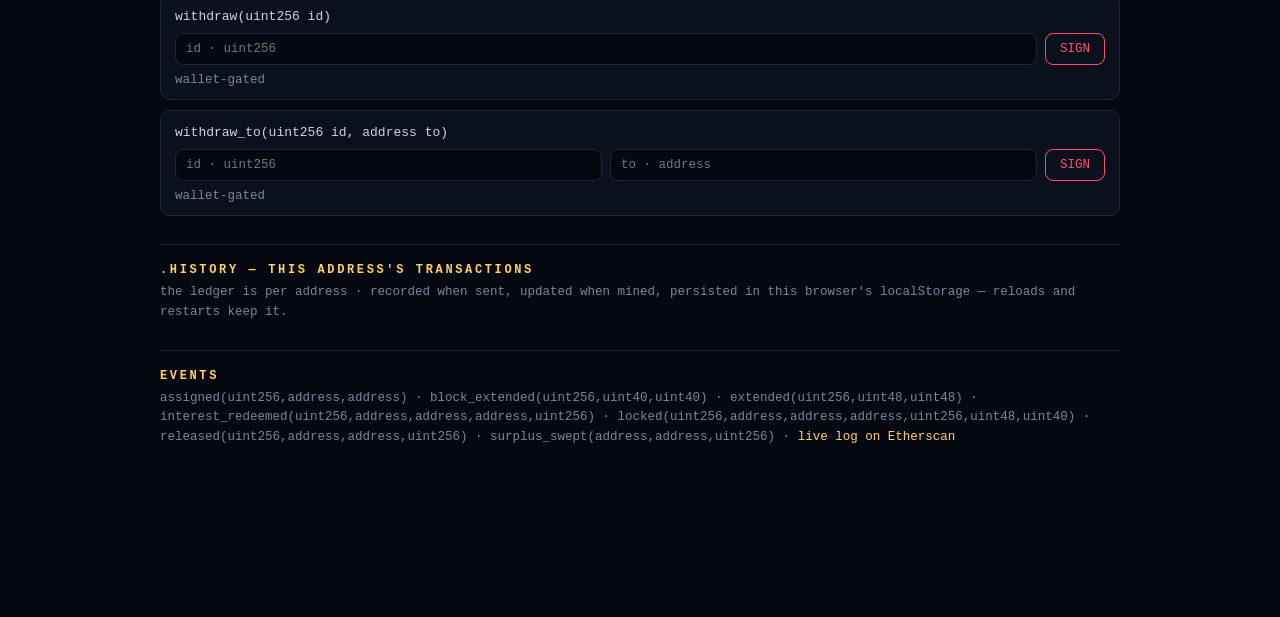
==== commit a97a7cc0: "dapp/interact: show the LP pairs a wallet holds No indexer and no API key: V2 pair addresses are CRE" ====
--- a/dapp/interact.html
+++ b/dapp/interact.html
@@ -57,6 +57,21 @@
     </section>
 
     <section>
+      <h2>LP pairs in your wallet</h2>
+      <p class="imeta">No indexer and no API key: Uniswap V2 pair addresses are CREATE2, so the page
+        <em>computes</em> the pair address for every combination of a known token basket
+        (LUV, WETH, USDC, USDT, DAI, WBTC), asks the chain which exist, and reads your balance in
+        each. Any other pair can be checked by address below. "Use this pair" points the guided
+        path at it.</p>
+      <div class="ictrl">
+        <button id="pairScan" class="ibtn">SCAN the basket</button>
+        <input id="pairManual" class="iarg" placeholder="…or any V2 pair address · 0x…" />
+        <button id="pairCheck" class="ibtn">CHECK address</button>
+      </div>
+      <div id="pairlist"><p class="iv muted">press SCAN — works before connecting, balances appear once connected</p></div>
+    </section>
+
+    <section>
       <h2>read — public, free, instant</h2>
       <p class="imeta">Zero-argument constants are read on load. <code>locks_of</code> is an
         <code>eth_call</code>-only view — never call it from a contract.</p>
